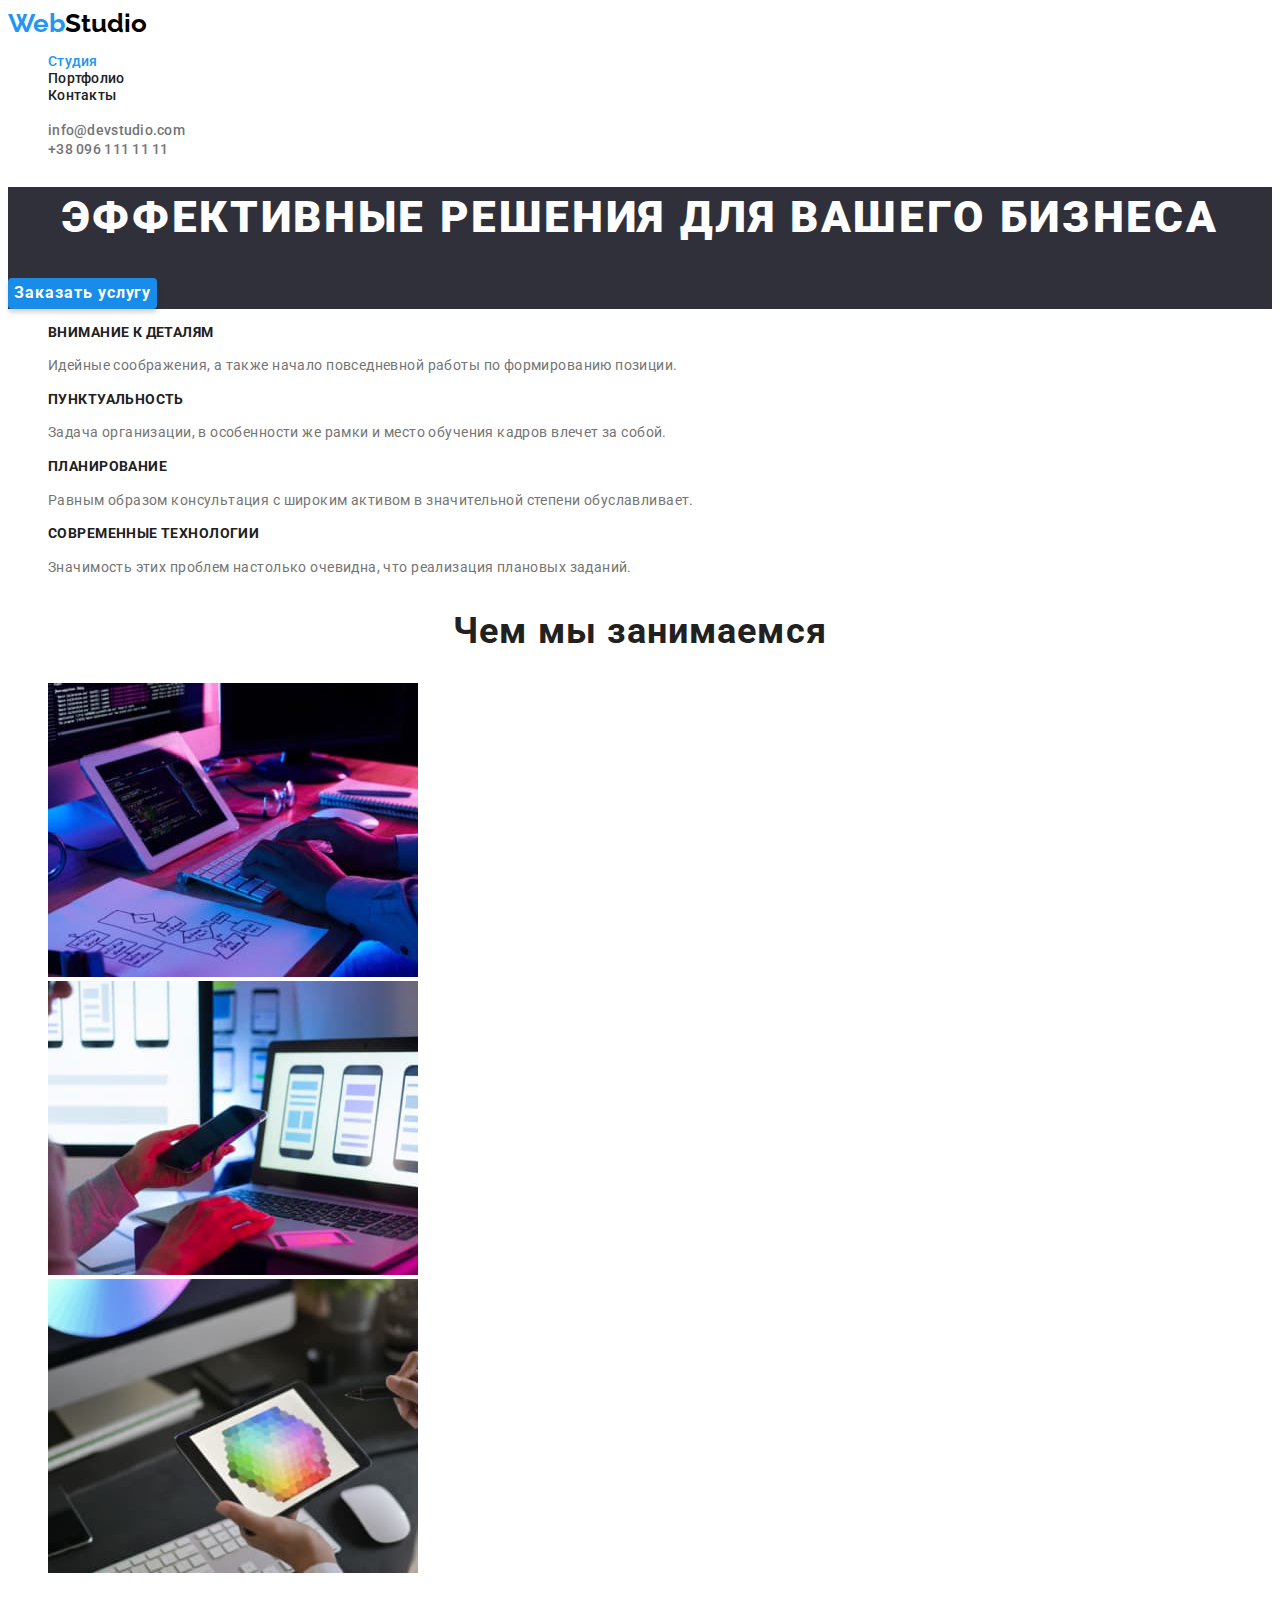
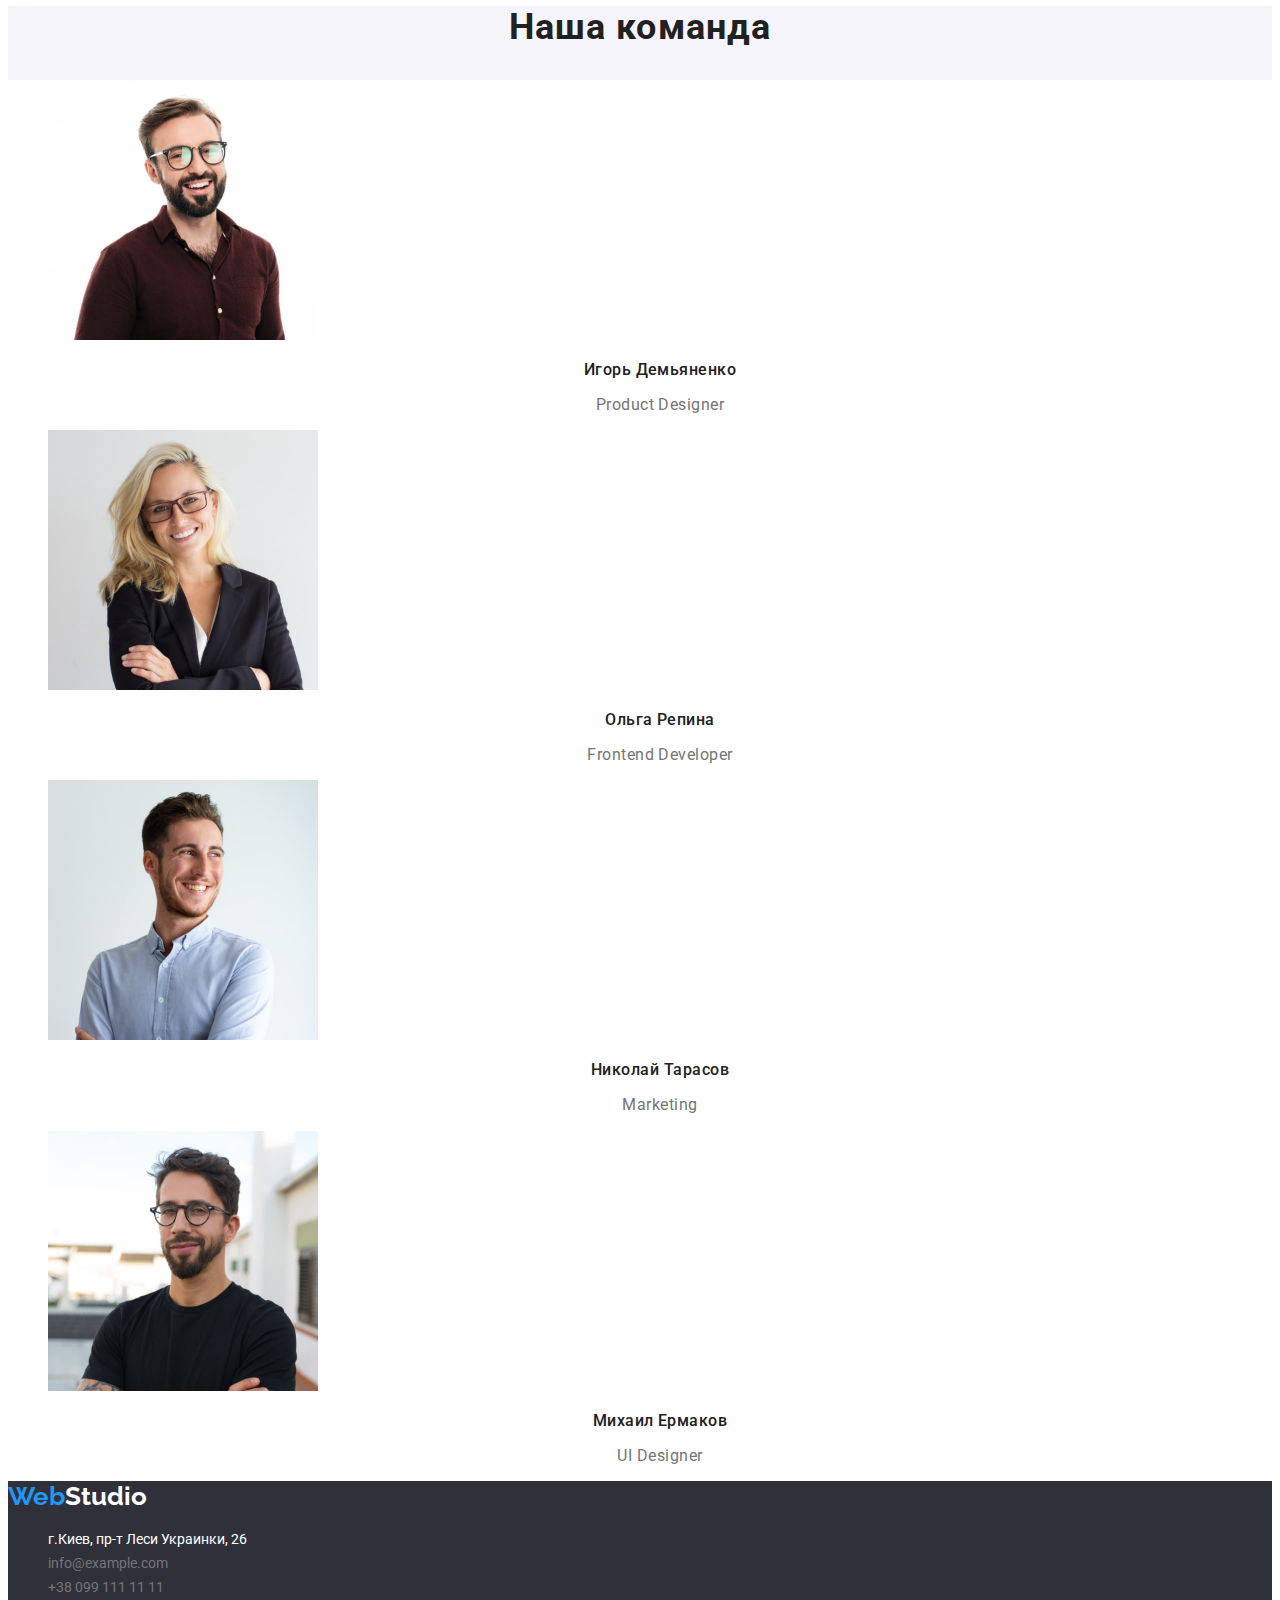
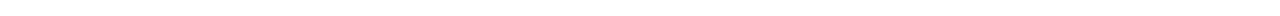
==== index.html @ 38bf749a "clone" ====
<!DOCTYPE html>
<html lang="ru">
  <head>
    <meta charset="UTF-8" />
    <meta http-equiv="X-UA-Compatible" content="IE=edge" />
    <meta name="viewport" content="width=device-width, initial-scale=1.0" />
    <title>WebStudio</title>
    <link rel="preconnect" href="https://fonts.googleapis.com" />
    <link rel="preconnect" href="https://fonts.gstatic.com" crossorigin />
    <link
      href="https://fonts.googleapis.com/css2?family=Raleway:wght@700&family=Roboto:wght@400;500;700;900&display=swap"
      rel="stylesheet"
    />
    <link rel="stylesheet" href="./css/styles.css" />
  </head>
  <body>
    <header>
      <a lang="en" class="logo" href="./index.html">
        <span class="logo-color">Web</span>Studio</a
      >
      <nav class="header-nav">
        <ul class="site-nav list">
          <li class="item">
            <a href="./index.html" class="link current">Студия</a>
          </li>
          <li class="item">
            <a href="./portfolio.html" class="link">Портфолио</a>
          </li>
          <li class="item">
            <a href="" class="link">Контакты</a>
          </li>
        </ul>
      </nav>

      <ul class="contacts-nav list">
        <li>
          <a href="mailto:info@devstudio.com" class="data"
            >info@devstudio.com</a
          >
        </li>
        <li>
          <a href="tel:+380961111111" class="data">+38 096 111 11 11</a>
        </li>
      </ul>
    </header>
    <main>
      <section class="hero">
        <h1 class="hero-title">Эффективные решения для вашего бизнеса</h1>
        <button type="button" class="button-studio">Заказать услугу</button>
      </section>
      <section class="section">
        <ul class="list">
          <li>
            <h3 class="section-title">Внимание к деталям</h3>
            <p class="rubric">
              Идейные соображения, а также начало повседневной работы по
              формированию позиции.
            </p>
          </li>
          <li>
            <h3 class="section-title">Пунктуальность</h3>
            <p class="rubric">
              Задача организации, в особенности же рамки и место обучения кадров
              влечет за собой.
            </p>
          </li>
          <li>
            <h3 class="section-title">Планирование</h3>
            <p class="rubric">
              Равным образом консультация с широким активом в значительной
              степени обуславливает.
            </p>
          </li>
          <li>
            <h3 class="section-title">Современные технологии</h3>
            <p class="rubric">
              Значимость этих проблем настолько очевидна, что реализация
              плановых заданий.
            </p>
          </li>
        </ul>
      </section>
      <section class="section">
        <h2 class="section-work">Чем мы занимаемся</h2>
        <ul class="list">
          <li>
            <img
              src="./images/work/work1.jpg"
              alt="Работа с кодом"
              width="370"
              height="294"
            />
          </li>
          <li>
            <img
              src="./images/work/work2.jpg"
              alt="Телефон в руках"
              width="370"
              height="294"
            />
          </li>
          <li>
            <img
              src="./images/work/work3.jpg"
              alt="Работа с планшетом"
              width="370"
              height="294"
            />
          </li>
        </ul>
      </section>
      <section class="team-section">
        <h2 class="section-work">Наша команда</h2>
        <ul class="staff list">
          <li>
            <img
              src="./images/our-team/worker1.jpg"
              alt="Игорь Демьяненко"
              width="270"
              height="260"
            />
            <h3 class="section-name">Игорь Демьяненко</h3>
            <p lang="en" class="profession">Product Designer</p>
          </li>
          <li>
            <img
              src="./images/our-team/worker2.jpg"
              alt="Ольга Репина"
              width="270"
              height="260"
            />
            <h3 class="section-name">Ольга Репина</h3>
            <p lang="en" class="profession">Frontend Developer</p>
          </li>
          <li>
            <img
              src="./images/our-team/worker3.jpg"
              alt="Николай Тарасов"
              width="270"
              height="260"
            />
            <h3 class="section-name">Николай Тарасов</h3>
            <p lang="en" class="profession">Marketing</p>
          </li>
          <li>
            <img
              src="./images/our-team/worker4.jpg"
              alt="Михаил Ермаков"
              width="270"
              height="260"
            />
            <h3 class="section-name">Михаил Ермаков</h3>
            <p lang="en" class="profession">UI Designer</p>
          </li>
        </ul>
      </section>
    </main>
    <footer class="footer">
      <a lang="en" class="logo" href="./index.html">
        <span class="logo-color">Web</span
        ><span class="logo-white">Studio</span></a
      >
      <address>
        <ul class="footer-nav list">
          <li class="local">
            <a href="" class="local">г.Киев, пр-т Леси Украинки, 26</a>
          </li>

          <li>
            <a href="mailto:info@example.com" class="data">info@example.com</a>
          </li>

          <li>
            <a href="tel:+38091111111" class="data">+38 099 111 11 11</a>
          </li>
        </ul>
      </address>
    </footer>
  </body>
</html>
---- css/styles.css ----
body {
  font-family: "Roboto", sans-serif;
  background-color: #ffffff;
  color: #757575;
}
:root {
  --primary-text-color: #757575;
  --title-text-color: #000000;
  --primary-white-color: #ffffff;
  --logo-color: #2196f3;
  --background-color: #2f303a;
  --section-title-color: #212121;
  --button-back-color: #188ce8;
  --button-basis: #f5f4fa;
  --shadow-color: rgba(0, 0, 0, 0.15);
}

.list {
  list-style: none;
}

/*site nav*/
.header-nav {
  font-family: "Roboto";
  font-weight: 500;
  font-size: 14px;
  line-height: 1.2;
  letter-spacing: 0.02em;
  text-decoration: none;
}
.logo {
  font-family: "Raleway";
  font-weight: 700;
  font-size: 26px;
  line-height: 1.2;
  color: var(--title-text-color);
  text-decoration: none;
}
.logo-color {
  font-family: "Raleway";
  font-weight: 700;
  font-size: 26px;
  line-height: 1.2;
  color: var(--logo-color);
}

.site-nav .link {
  color: var(--section-title-color);
  text-decoration: none;
}

.site-nav .link:hover,
.site-nav .link:focus {
  color: var(--logo-color);
}
.link.current {
  color: var(--logo-color);
}

.contacts-nav .data {
  color: var(--primary-text-color);
  text-decoration: none;
  font-weight: 500;
  font-size: 14px;
  line-height: 1.2;
  letter-spacing: 0.02em;
}

.contacts-nav .data:hover,
.contacts-nav .data:focus {
  color: var(--logo-color);
}

/*main*/
.section-title {
  color: var(--section-title-color);
  font-weight: 700;
  font-size: 14px;
  line-height: 1.1;
  letter-spacing: 0.03em;
  text-transform: uppercase;
}
.hero {
  background-color: var(--background-color);
}
.hero-title {
  font-weight: 900;
  font-size: 44px;
  line-height: 1.4;
  text-align: center;
  letter-spacing: 0.06em;
  color: var(--primary-white-color);
  text-transform: uppercase;
}
.section-work {
  color: var(--section-title-color);
  font-weight: 700;
  font-size: 36px;
  line-height: 1.2;
  text-align: center;
  letter-spacing: 0.03em;
}

.rubric {
  font-size: 14px;
  line-height: 1.7;
  letter-spacing: 0.03em;
}
.team-section {
  background: var(--button-basis);
}
.staff {
  background-color: var(--primary-white-color);
}
.section-name {
  color: var(--section-title-color);
  font-weight: 500;
  font-size: 16px;
  line-height: 1.2;
  text-align: center;
  letter-spacing: 0.03em;
}
.profession {
  color: var(--primary-text-color);
  font-size: 16px;
  line-height: 1.2;
  text-align: center;
  letter-spacing: 0.03em;
}

/*Portfolio*/
.section-paragraph {
  color: var(--primary-text-color);
  font-size: 16px;
  line-height: 1.9;
  letter-spacing: 0.03em;
}
.section-portfolio {
  color: var(--section-title-color);
  font-weight: 700;
  font-size: 18px;
  line-height: 1.9;
  letter-spacing: 0.06em;
}

/*footer*/

.visually-hidden {
  position: absolute;
  width: 1px;
  height: 1px;
  margin: -1px;
  border: 0;
  padding: 0;
  white-space: nowrap;
  clip-path: inset(100%);
  clip: rect(0 0 0 0);
  overflow: hidden;
}

.footer {
  background: var(--background-color);
}
.logo-white {
  color: var(--primary-white-color);
}

.footer-nav .data {
  color: var(--primary-text-color);
  text-decoration: none;
  font-family: "Roboto";
  font-style: normal;
  font-size: 14px;
  line-height: 1.7;
}
.footer-nav .local {
  color: var(--primary-white-color);
  text-decoration: none;
  font-family: "Roboto";
  font-style: normal;
  font-size: 14px;
  line-height: 1.7;
}

.footer-nav .data:hover,
.footer-nav .data:focus {
  color: var(--logo-color);
}

.footer-nav .local:hover,
.footer-nav .local:focus {
  color: var(--logo-color);
}

/*button*/

.button-studio {
  color: var(--primary-white-color);
  background-color: var(--button-back-color);
  font-family: inherit;
  font-weight: 700;
  font-size: 16px;
  line-height: 1.8;
  border: none;
  cursor: pointer;
  box-shadow: 0px 4px 4px var(--shadow-color);
  border-radius: 4px;
  letter-spacing: 0.06em;
}

.button-portfolio {
  font-family: "Roboto";
  font-style: normal;
  font-weight: 500;
  color: var(--section-title-color);
  line-height: 1.6;
  letter-spacing: 0.03em;
  background-color: var(--button-basis);
  cursor: pointer;
  box-shadow: 0px 3px 1px rgba(0, 0, 0, 0.1), 0px 1px 2px rgba(0, 0, 0, 0.08),
    0px 2px 2px rgba(0, 0, 0, 0.12);
  border-radius: 4px;
  border: none;
  padding: 6px 22px;
  text-align: center;
}

.button-portfolio:hover,
.button-portfolio:focus {
  color: var(--primary-white-color);
  background-color: var(--logo-color);
}
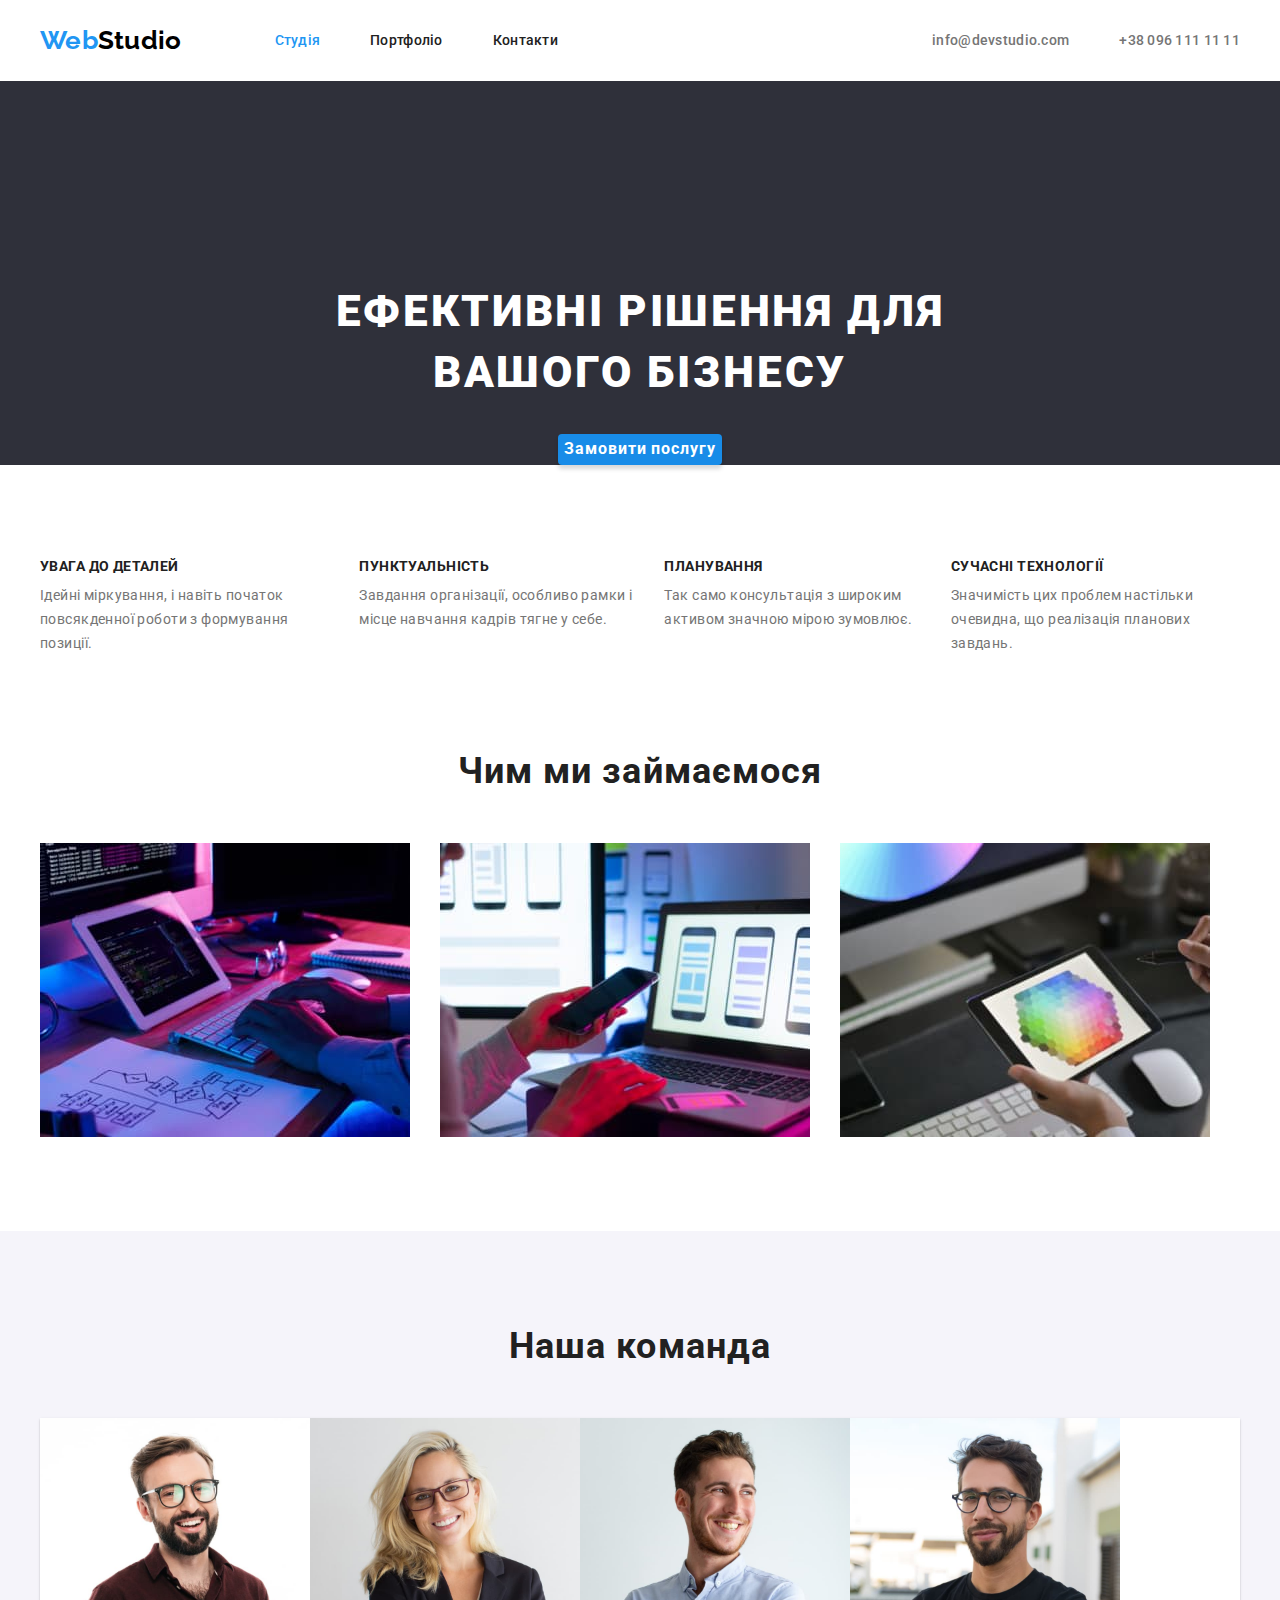
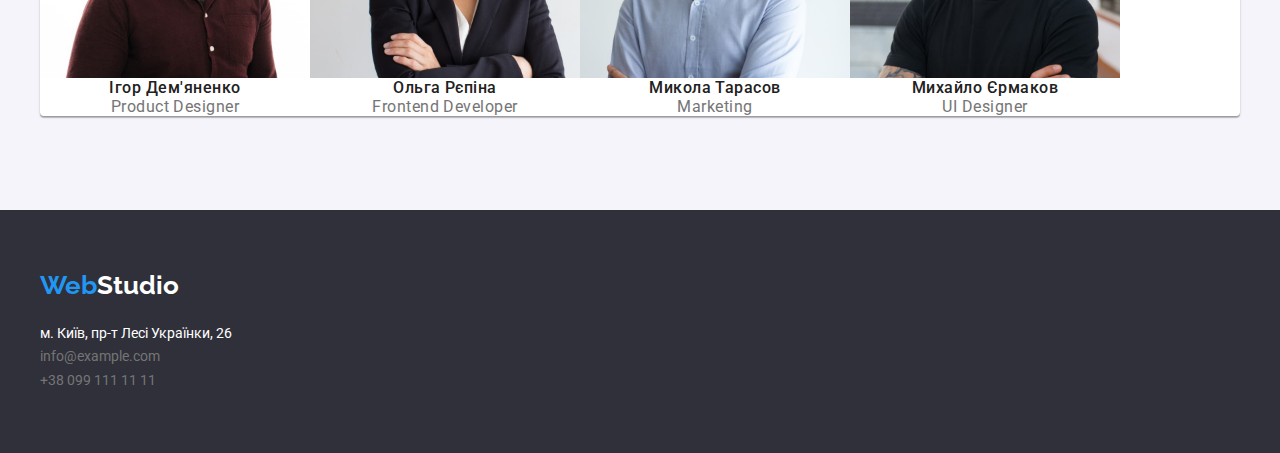
==== commit 4859e708: "add flex" ====
--- a/index.html
+++ b/index.html
@@ -1,5 +1,5 @@
 <!DOCTYPE html>
-<html lang="ru">
+<html lang="ua">
   <head>
     <meta charset="UTF-8" />
     <meta http-equiv="X-UA-Compatible" content="IE=edge" />
@@ -11,170 +11,186 @@
       href="https://fonts.googleapis.com/css2?family=Raleway:wght@700&family=Roboto:wght@400;500;700;900&display=swap"
       rel="stylesheet"
     />
+    <link
+      rel="stylesheet"
+      href="https://cdnjs.cloudflare.com/ajax/libs/modern-normalize/1.1.0/modern-normalize.min.css"
+    />
     <link rel="stylesheet" href="./css/styles.css" />
   </head>
   <body>
     <header>
-      <a lang="en" class="logo" href="./index.html">
-        <span class="logo-color">Web</span>Studio</a
-      >
-      <nav class="header-nav">
+      <nav class="container header-nav">
+        <a lang="en" class="logo" href="./index.html">
+          <span class="logo-color">Web</span>Studio</a
+        >
         <ul class="site-nav list">
           <li class="item">
-            <a href="./index.html" class="link current">Студия</a>
+            <a href="./index.html" class="link current">Студія</a>
           </li>
           <li class="item">
-            <a href="./portfolio.html" class="link">Портфолио</a>
+            <a href="./portfolio.html" class="link">Портфоліо</a>
           </li>
           <li class="item">
-            <a href="" class="link">Контакты</a>
+            <a href="" class="link">Контакти</a>
+          </li>
+        </ul>
+        <ul class="contacts-nav list">
+          <li class="item">
+            <a href="mailto:info@devstudio.com" class="data"
+              >info@devstudio.com</a
+            >
+          </li>
+          <li class="item">
+            <a href="tel:+380961111111" class="data">+38 096 111 11 11</a>
           </li>
         </ul>
       </nav>
+    </header>
 
-      <ul class="contacts-nav list">
-        <li>
-          <a href="mailto:info@devstudio.com" class="data"
-            >info@devstudio.com</a
-          >
-        </li>
-        <li>
-          <a href="tel:+380961111111" class="data">+38 096 111 11 11</a>
-        </li>
-      </ul>
-    </header>
     <main>
       <section class="hero">
-        <h1 class="hero-title">Эффективные решения для вашего бизнеса</h1>
-        <button type="button" class="button-studio">Заказать услугу</button>
+        <div class="container">
+          <h1 class="hero-title">Ефективні рішення для вашого бізнесу</h1>
+          <button type="button" class="button-studio">Замовити послугу</button>
+        </div>
       </section>
-      <section class="section">
-        <ul class="list">
-          <li>
-            <h3 class="section-title">Внимание к деталям</h3>
-            <p class="rubric">
-              Идейные соображения, а также начало повседневной работы по
-              формированию позиции.
-            </p>
-          </li>
-          <li>
-            <h3 class="section-title">Пунктуальность</h3>
-            <p class="rubric">
-              Задача организации, в особенности же рамки и место обучения кадров
-              влечет за собой.
-            </p>
-          </li>
-          <li>
-            <h3 class="section-title">Планирование</h3>
-            <p class="rubric">
-              Равным образом консультация с широким активом в значительной
-              степени обуславливает.
-            </p>
-          </li>
-          <li>
-            <h3 class="section-title">Современные технологии</h3>
-            <p class="rubric">
-              Значимость этих проблем настолько очевидна, что реализация
-              плановых заданий.
-            </p>
-          </li>
-        </ul>
+
+      <section class="section-features">
+        <div class="container">
+          <ul class="features list">
+            <li class="features-item">
+              <h3 class="section-title">УВАГА ДО ДЕТАЛЕЙ</h3>
+              <p class="rubric">
+                Ідейні міркування, і навіть початок повсякденної роботи з
+                формування позиції.
+              </p>
+            </li>
+            <li class="features-item">
+              <h3 class="section-title">ПУНКТУАЛЬНІСТЬ</h3>
+              <p class="rubric">
+                Завдання організації, особливо рамки і місце навчання кадрів
+                тягне у себе.
+              </p>
+            </li>
+            <li class="features-item">
+              <h3 class="section-title">ПЛАНУВАННЯ</h3>
+              <p class="rubric">
+                Так само консультація з широким активом значною мірою зумовлює.
+              </p>
+            </li>
+            <li class="features-item">
+              <h3 class="section-title">СУЧАСНІ ТЕХНОЛОГІЇ</h3>
+              <p class="rubric">
+                Значимість цих проблем настільки очевидна, що реалізація
+                планових завдань.
+              </p>
+            </li>
+          </ul>
+        </div>
       </section>
-      <section class="section">
-        <h2 class="section-work">Чем мы занимаемся</h2>
-        <ul class="list">
-          <li>
-            <img
-              src="./images/work/work1.jpg"
-              alt="Работа с кодом"
-              width="370"
-              height="294"
-            />
-          </li>
-          <li>
-            <img
-              src="./images/work/work2.jpg"
-              alt="Телефон в руках"
-              width="370"
-              height="294"
-            />
-          </li>
-          <li>
-            <img
-              src="./images/work/work3.jpg"
-              alt="Работа с планшетом"
-              width="370"
-              height="294"
-            />
-          </li>
-        </ul>
+      <section class="section-examples">
+        <div class="container">
+          <h2 class="section-work">Чим ми займаємося</h2>
+          <ul class="photo list">
+            <li class="img">
+              <img
+                src="./images/work/work1.jpg"
+                alt="Робота з кодом"
+                width="370"
+                height="294"
+              />
+            </li>
+            <li class="img">
+              <img
+                src="./images/work/work2.jpg"
+                alt="Телефон в руках"
+                width="370"
+                height="294"
+              />
+            </li>
+            <li class="img">
+              <img
+                src="./images/work/work3.jpg"
+                alt="Робота з планшетом"
+                width="370"
+                height="294"
+              />
+            </li>
+          </ul>
+        </div>
       </section>
-      <section class="team-section">
-        <h2 class="section-work">Наша команда</h2>
-        <ul class="staff list">
-          <li>
-            <img
-              src="./images/our-team/worker1.jpg"
-              alt="Игорь Демьяненко"
-              width="270"
-              height="260"
-            />
-            <h3 class="section-name">Игорь Демьяненко</h3>
-            <p lang="en" class="profession">Product Designer</p>
-          </li>
-          <li>
-            <img
-              src="./images/our-team/worker2.jpg"
-              alt="Ольга Репина"
-              width="270"
-              height="260"
-            />
-            <h3 class="section-name">Ольга Репина</h3>
-            <p lang="en" class="profession">Frontend Developer</p>
-          </li>
-          <li>
-            <img
-              src="./images/our-team/worker3.jpg"
-              alt="Николай Тарасов"
-              width="270"
-              height="260"
-            />
-            <h3 class="section-name">Николай Тарасов</h3>
-            <p lang="en" class="profession">Marketing</p>
-          </li>
-          <li>
-            <img
-              src="./images/our-team/worker4.jpg"
-              alt="Михаил Ермаков"
-              width="270"
-              height="260"
-            />
-            <h3 class="section-name">Михаил Ермаков</h3>
-            <p lang="en" class="profession">UI Designer</p>
-          </li>
-        </ul>
+      <section class="section-team">
+        <div class="container">
+          <h2 class="section-work">Наша команда</h2>
+          <ul class="staff list">
+            <li class="name">
+              <img
+                src="./images/our-team/worker1.jpg"
+                alt="Ігор Дем'яненко"
+                width="270"
+                height="260"
+              />
+              <h3 class="section-name">Ігор Дем'яненко</h3>
+              <p lang="en" class="profession">Product Designer</p>
+            </li>
+            <li class="name">
+              <img
+                src="./images/our-team/worker2.jpg"
+                alt="Ольга Рєпіна"
+                width="270"
+                height="260"
+              />
+              <h3 class="section-name">Ольга Рєпіна</h3>
+              <p lang="en" class="profession">Frontend Developer</p>
+            </li>
+            <li class="name">
+              <img
+                src="./images/our-team/worker3.jpg"
+                alt="Микола Тарасов"
+                width="270"
+                height="260"
+              />
+              <h3 class="section-name">Микола Тарасов</h3>
+              <p lang="en" class="profession">Marketing</p>
+            </li>
+            <li class="name">
+              <img
+                src="./images/our-team/worker4.jpg"
+                alt="Михайло Єрмаков"
+                width="270"
+                height="260"
+              />
+              <h3 class="section-name">Михайло Єрмаков</h3>
+              <p lang="en" class="profession">UI Designer</p>
+            </li>
+          </ul>
+        </div>
       </section>
     </main>
     <footer class="footer">
-      <a lang="en" class="logo" href="./index.html">
-        <span class="logo-color">Web</span
-        ><span class="logo-white">Studio</span></a
-      >
-      <address>
-        <ul class="footer-nav list">
-          <li class="local">
-            <a href="" class="local">г.Киев, пр-т Леси Украинки, 26</a>
-          </li>
+      <div class="container">
+        <a lang="en" class="logo-footer" href="./index.html">
+          <span class="logo-color">Web</span
+          ><span class="logo-white">Studio</span>
+        </a>
+        <address>
+          <ul class="footer-nav list">
+            <li class="item">
+              <a href="" class="local">м. Київ, пр-т Лесі Українки, 26</a>
+            </li>
 
-          <li>
-            <a href="mailto:info@example.com" class="data">info@example.com</a>
-          </li>
+            <li class="item">
+              <a href="mailto:info@example.com" class="data"
+                >info@example.com</a
+              >
+            </li>
 
-          <li>
-            <a href="tel:+38091111111" class="data">+38 099 111 11 11</a>
-          </li>
-        </ul>
-      </address>
+            <li class="item">
+              <a href="tel:+38091111111" class="data">+38 099 111 11 11</a>
+            </li>
+          </ul>
+        </address>
+      </div>
     </footer>
   </body>
 </html>
--- a/css/styles.css
+++ b/css/styles.css
@@ -19,6 +19,33 @@
   list-style: none;
 }
 
+.container {
+  width: 1230px;
+  margin-left: auto;
+  margin-right: auto;
+  padding-left: 15px;
+  padding-right: 15px;
+}
+
+p,
+h1,
+h2,
+h3,
+h4,
+h5,
+h6 {
+  margin: 0;
+}
+ul,
+ol {
+  margin: 0;
+  padding-left: 0;
+}
+img {
+  display: block;
+  max-width: 100%;
+}
+
 /*site nav*/
 .header-nav {
   font-family: "Roboto";
@@ -28,6 +55,7 @@
   letter-spacing: 0.02em;
   text-decoration: none;
 }
+
 .logo {
   font-family: "Raleway";
   font-weight: 700;
@@ -35,6 +63,7 @@
   line-height: 1.2;
   color: var(--title-text-color);
   text-decoration: none;
+  display: inline-block;
 }
 .logo-color {
   font-family: "Raleway";
@@ -44,9 +73,21 @@
   color: var(--logo-color);
 }
 
+.site-nav {
+  display: flex;
+  margin-left: 93px;
+}
+
+.site-nav .item:not(:last-child) {
+  margin-right: 50px;
+}
+
 .site-nav .link {
   color: var(--section-title-color);
   text-decoration: none;
+  padding-top: 32px;
+  padding-bottom: 32px;
+  display: block;
 }
 
 .site-nav .link:hover,
@@ -57,6 +98,18 @@
   color: var(--logo-color);
 }
 
+.header-nav {
+  display: flex;
+  align-items: center;
+}
+.contacts-nav {
+  display: flex;
+  margin-left: auto;
+}
+
+.contacts-nav .item + .item {
+  margin-left: 50px;
+}
 .contacts-nav .data {
   color: var(--primary-text-color);
   text-decoration: none;
@@ -72,6 +125,19 @@
 }
 
 /*main*/
+.section-team,
+.section-examples,
+.section-sample {
+  padding-top: 94px;
+  padding-bottom: 94px;
+}
+.section-features {
+  padding-top: 94px;
+}
+
+.features {
+  display: flex;
+}
 .section-title {
   color: var(--section-title-color);
   font-weight: 700;
@@ -79,18 +145,23 @@
   line-height: 1.1;
   letter-spacing: 0.03em;
   text-transform: uppercase;
-}
+  margin-bottom: 10px;
+}
+
 .hero {
   background-color: var(--background-color);
+  text-align: center;
 }
 .hero-title {
   font-weight: 900;
   font-size: 44px;
   line-height: 1.4;
-  text-align: center;
   letter-spacing: 0.06em;
   color: var(--primary-white-color);
   text-transform: uppercase;
+  padding-top: 200px;
+  width: 696px;
+  display: inline-block;
 }
 .section-work {
   color: var(--section-title-color);
@@ -99,6 +170,7 @@
   line-height: 1.2;
   text-align: center;
   letter-spacing: 0.03em;
+  margin-bottom: 50px;
 }
 
 .rubric {
@@ -106,8 +178,16 @@
   line-height: 1.7;
   letter-spacing: 0.03em;
 }
-.team-section {
-  background: var(--button-basis);
+
+.features {
+  width: calc(100%-90) / 4;
+}
+.features-item:not(:last-child) {
+  margin-right: 30px;
+}
+
+.section-team {
+  background-color: var(--button-basis);
 }
 .staff {
   background-color: var(--primary-white-color);
@@ -142,7 +222,14 @@
   line-height: 1.9;
   letter-spacing: 0.06em;
 }
-
+.additional {
+  margin-bottom: 50px;
+  display: flex;
+  justify-content: center;
+}
+.additional .btn:not(:last-child) {
+  margin-right: 8px;
+}
 /*footer*/
 
 .visually-hidden {
@@ -160,9 +247,21 @@
 
 .footer {
   background: var(--background-color);
+  padding-top: 60px;
+  padding-bottom: 60px;
 }
 .logo-white {
   color: var(--primary-white-color);
+}
+.logo-footer {
+  font-family: "Raleway";
+  font-weight: 700;
+  font-size: 26px;
+  line-height: 1.2;
+  color: var(--title-text-color);
+  text-decoration: none;
+  display: inline-block;
+  margin-bottom: 20px;
 }
 
 .footer-nav .data {
@@ -197,7 +296,6 @@
 .button-studio {
   color: var(--primary-white-color);
   background-color: var(--button-back-color);
-  font-family: inherit;
   font-weight: 700;
   font-size: 16px;
   line-height: 1.8;
@@ -206,9 +304,14 @@
   box-shadow: 0px 4px 4px var(--shadow-color);
   border-radius: 4px;
   letter-spacing: 0.06em;
+  display: block;
+  margin-top: 30px;
+  margin-right: auto;
+  margin-left: auto;
 }
 
 .button-portfolio {
+  display: inline-block;
   font-family: "Roboto";
   font-style: normal;
   font-weight: 500;
@@ -230,3 +333,45 @@
   color: var(--primary-white-color);
   background-color: var(--logo-color);
 }
+
+.element:nth-child(3n) {
+  margin-right: 0;
+}
+
+.photo {
+  display: flex;
+}
+.photo .img:not(:last-child) {
+  margin-right: 30px;
+}
+
+.services {
+  display: flex;
+  flex-wrap: wrap;
+  margin-top: -30px;
+  margin-left: -30px;
+}
+
+.services .element {
+  flex-basis: calc(100% / 3 - 39px);
+  margin-top: 30px;
+  margin-left: 30px;
+}
+
+.card-content {
+  padding-top: 20px;
+  padding-bottom: 20px;
+  padding-left: 24px;
+  padding-right: 24px;
+}
+
+.section-paragraph {
+  margin-top: 4px;
+}
+
+.staff {
+  display: flex;
+  box-shadow: 0px 1px 3px rgba(0, 0, 0, 0.12), 0px 1px 1px rgba(0, 0, 0, 0.14),
+    0px 2px 1px rgba(0, 0, 0, 0.2);
+  border-radius: 0px 0px 4px 4px;
+}
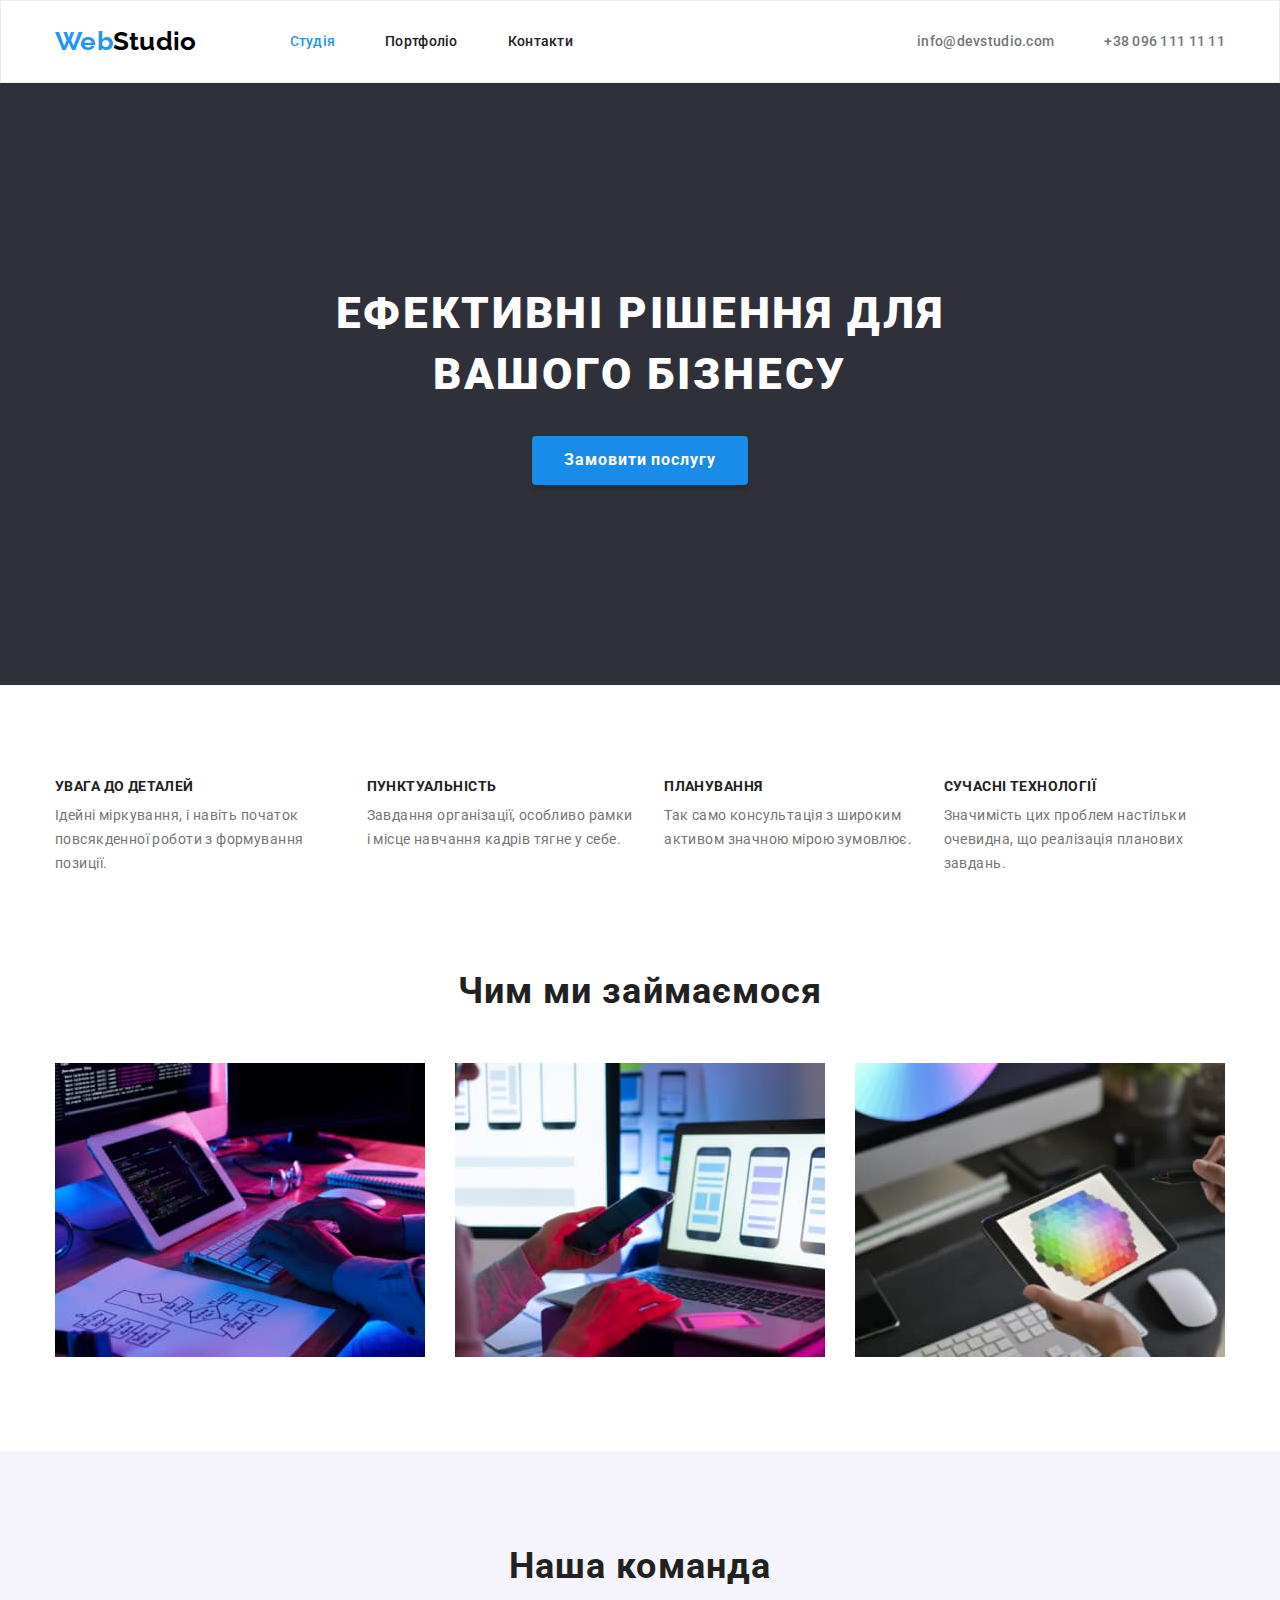
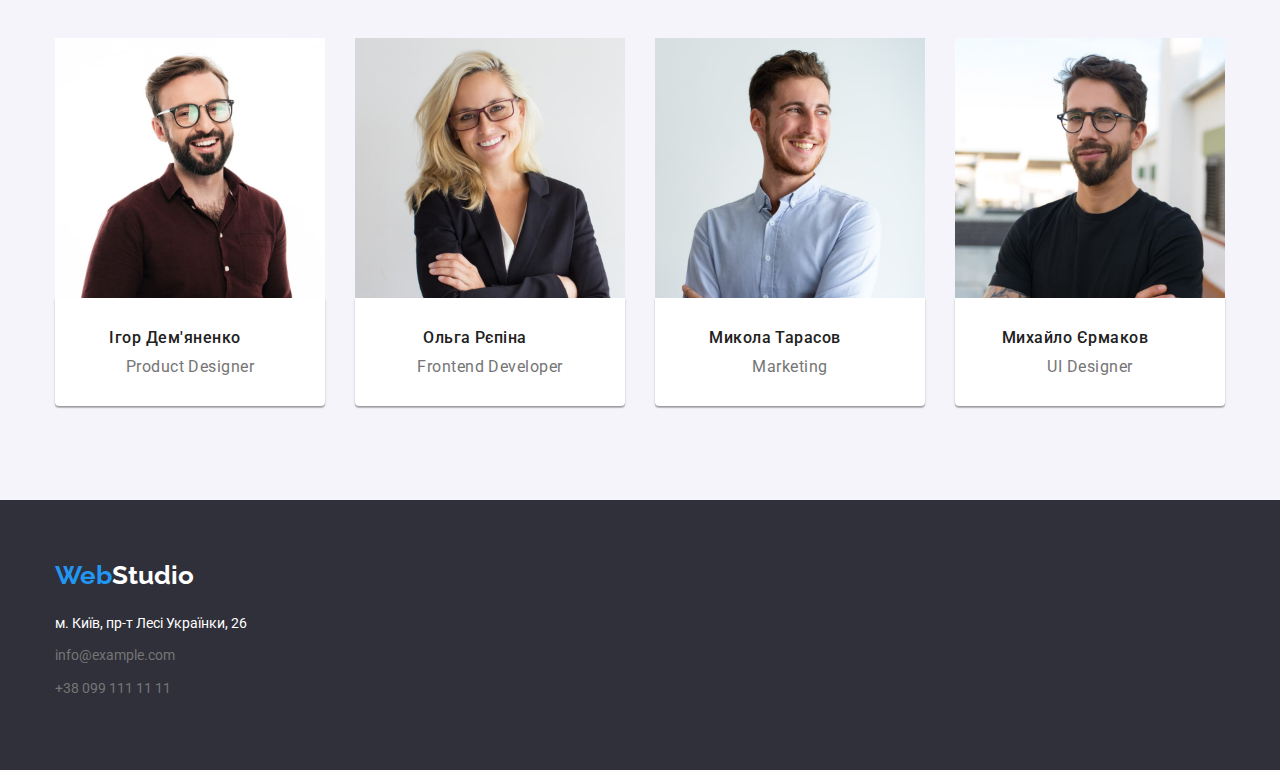
==== commit a91e4501: "add  correction" ====
--- a/index.html
+++ b/index.html
@@ -18,22 +18,24 @@
     <link rel="stylesheet" href="./css/styles.css" />
   </head>
   <body>
-    <header>
-      <nav class="container header-nav">
-        <a lang="en" class="logo" href="./index.html">
-          <span class="logo-color">Web</span>Studio</a
-        >
-        <ul class="site-nav list">
-          <li class="item">
-            <a href="./index.html" class="link current">Студія</a>
-          </li>
-          <li class="item">
-            <a href="./portfolio.html" class="link">Портфоліо</a>
-          </li>
-          <li class="item">
-            <a href="" class="link">Контакти</a>
-          </li>
-        </ul>
+    <header class="header">
+      <div class="container header-con">
+        <nav class="header-nav">
+          <a lang="en" class="logo" href="./index.html">
+            <span class="logo-color">Web</span>Studio</a
+          >
+          <ul class="site-nav list">
+            <li class="item">
+              <a href="./index.html" class="link current">Студія</a>
+            </li>
+            <li class="item">
+              <a href="./portfolio.html" class="link">Портфоліо</a>
+            </li>
+            <li class="item">
+              <a href="" class="link">Контакти</a>
+            </li>
+          </ul>
+        </nav>
         <ul class="contacts-nav list">
           <li class="item">
             <a href="mailto:info@devstudio.com" class="data"
@@ -44,7 +46,7 @@
             <a href="tel:+380961111111" class="data">+38 096 111 11 11</a>
           </li>
         </ul>
-      </nav>
+      </div>
     </header>
 
     <main>
@@ -123,45 +125,53 @@
         <div class="container">
           <h2 class="section-work">Наша команда</h2>
           <ul class="staff list">
-            <li class="name">
+            <li class="employees">
               <img
                 src="./images/our-team/worker1.jpg"
                 alt="Ігор Дем'яненко"
                 width="270"
                 height="260"
               />
-              <h3 class="section-name">Ігор Дем'яненко</h3>
-              <p lang="en" class="profession">Product Designer</p>
-            </li>
-            <li class="name">
+              <div class="card-staff">
+                <h3 class="section-name">Ігор Дем'яненко</h3>
+                <p lang="en" class="profession">Product Designer</p>
+              </div>
+            </li>
+            <li class="employees">
               <img
                 src="./images/our-team/worker2.jpg"
                 alt="Ольга Рєпіна"
                 width="270"
                 height="260"
               />
-              <h3 class="section-name">Ольга Рєпіна</h3>
-              <p lang="en" class="profession">Frontend Developer</p>
-            </li>
-            <li class="name">
+              <div class="card-staff">
+                <h3 class="section-name">Ольга Рєпіна</h3>
+                <p lang="en" class="profession">Frontend Developer</p>
+              </div>
+            </li>
+            <li class="employees">
               <img
                 src="./images/our-team/worker3.jpg"
                 alt="Микола Тарасов"
                 width="270"
                 height="260"
               />
-              <h3 class="section-name">Микола Тарасов</h3>
-              <p lang="en" class="profession">Marketing</p>
-            </li>
-            <li class="name">
+              <div class="card-staff">
+                <h3 class="section-name">Микола Тарасов</h3>
+                <p lang="en" class="profession">Marketing</p>
+              </div>
+            </li>
+            <li class="employees">
               <img
                 src="./images/our-team/worker4.jpg"
                 alt="Михайло Єрмаков"
                 width="270"
                 height="260"
               />
-              <h3 class="section-name">Михайло Єрмаков</h3>
-              <p lang="en" class="profession">UI Designer</p>
+              <div class="card-staff">
+                <h3 class="section-name">Михайло Єрмаков</h3>
+                <p lang="en" class="profession">UI Designer</p>
+              </div>
             </li>
           </ul>
         </div>
--- a/css/styles.css
+++ b/css/styles.css
@@ -20,7 +20,7 @@
 }
 
 .container {
-  width: 1230px;
+  width: 1200px;
   margin-left: auto;
   margin-right: auto;
   padding-left: 15px;
@@ -44,9 +44,13 @@
 img {
   display: block;
   max-width: 100%;
+  height: auto;
 }
 
 /*site nav*/
+.header {
+  border: 1px solid #ececec;
+}
 .header-nav {
   font-family: "Roboto";
   font-weight: 500;
@@ -72,12 +76,24 @@
   line-height: 1.2;
   color: var(--logo-color);
 }
-
+.header-nav {
+  display: flex;
+}
 .site-nav {
   display: flex;
   margin-left: 93px;
 }
-
+.header-con {
+  display: flex;
+  align-items: center;
+}
+.contacts-nav {
+  display: flex;
+}
+
+.header-connect {
+  margin-left: auto;
+}
 .site-nav .item:not(:last-child) {
   margin-right: 50px;
 }
@@ -99,11 +115,9 @@
 }
 
 .header-nav {
-  display: flex;
   align-items: center;
 }
 .contacts-nav {
-  display: flex;
   margin-left: auto;
 }
 
@@ -117,6 +131,8 @@
   font-size: 14px;
   line-height: 1.2;
   letter-spacing: 0.02em;
+  padding-top: 32px;
+  padding-bottom: 32px;
 }
 
 .contacts-nav .data:hover,
@@ -151,6 +167,8 @@
 .hero {
   background-color: var(--background-color);
   text-align: center;
+  padding-top: 200px;
+  padding-bottom: 200px;
 }
 .hero-title {
   font-weight: 900;
@@ -159,9 +177,9 @@
   letter-spacing: 0.06em;
   color: var(--primary-white-color);
   text-transform: uppercase;
-  padding-top: 200px;
   width: 696px;
   display: inline-block;
+  margin-bottom: 30px;
 }
 .section-work {
   color: var(--section-title-color);
@@ -189,9 +207,7 @@
 .section-team {
   background-color: var(--button-basis);
 }
-.staff {
-  background-color: var(--primary-white-color);
-}
+
 .section-name {
   color: var(--section-title-color);
   font-weight: 500;
@@ -199,6 +215,8 @@
   line-height: 1.2;
   text-align: center;
   letter-spacing: 0.03em;
+  margin-right: 0;
+  margin-bottom: 10px;
 }
 .profession {
   color: var(--primary-text-color);
@@ -206,6 +224,7 @@
   line-height: 1.2;
   text-align: center;
   letter-spacing: 0.03em;
+  margin-top: 0px;
 }
 
 /*Portfolio*/
@@ -220,7 +239,8 @@
   font-weight: 700;
   font-size: 18px;
   line-height: 1.9;
-  letter-spacing: 0.06em;
+  letter-spacing: 0.05em;
+  margin-bottom: 4px;
 }
 .additional {
   margin-bottom: 50px;
@@ -291,6 +311,13 @@
   color: var(--logo-color);
 }
 
+.footer-nav .item {
+  margin-bottom: 9px;
+}
+.footer-nav .item :not(:last-child) {
+  margin-bottom: 0px;
+}
+
 /*button*/
 
 .button-studio {
@@ -305,7 +332,10 @@
   border-radius: 4px;
   letter-spacing: 0.06em;
   display: block;
-  margin-top: 30px;
+  padding-top: 10px;
+  padding-right: 32px;
+  padding-bottom: 10px;
+  padding-left: 32px;
   margin-right: auto;
   margin-left: auto;
 }
@@ -363,15 +393,40 @@
   padding-bottom: 20px;
   padding-left: 24px;
   padding-right: 24px;
-}
-
-.section-paragraph {
-  margin-top: 4px;
+  border: 1px solid #eeeeee;
+  border-top: none;
+}
+
+.section-name {
+  margin-right: 30px;
+}
+
+.section-name :not(:last-child) {
+  margin-right: 30px;
+}
+
+.profession {
+  margin-top: 10px;
 }
 
 .staff {
   display: flex;
+  flex-wrap: wrap;
+}
+
+.staff .employees {
+  width: calc(1200 / 4 - 30px);
+}
+
+.staff .employees:not(:last-child) {
+  margin-right: 30px;
+}
+
+.card-staff {
+  padding-top: 30px;
+  padding-bottom: 30px;
   box-shadow: 0px 1px 3px rgba(0, 0, 0, 0.12), 0px 1px 1px rgba(0, 0, 0, 0.14),
     0px 2px 1px rgba(0, 0, 0, 0.2);
   border-radius: 0px 0px 4px 4px;
-}
+  background-color: var(--primary-white-color);
+}
